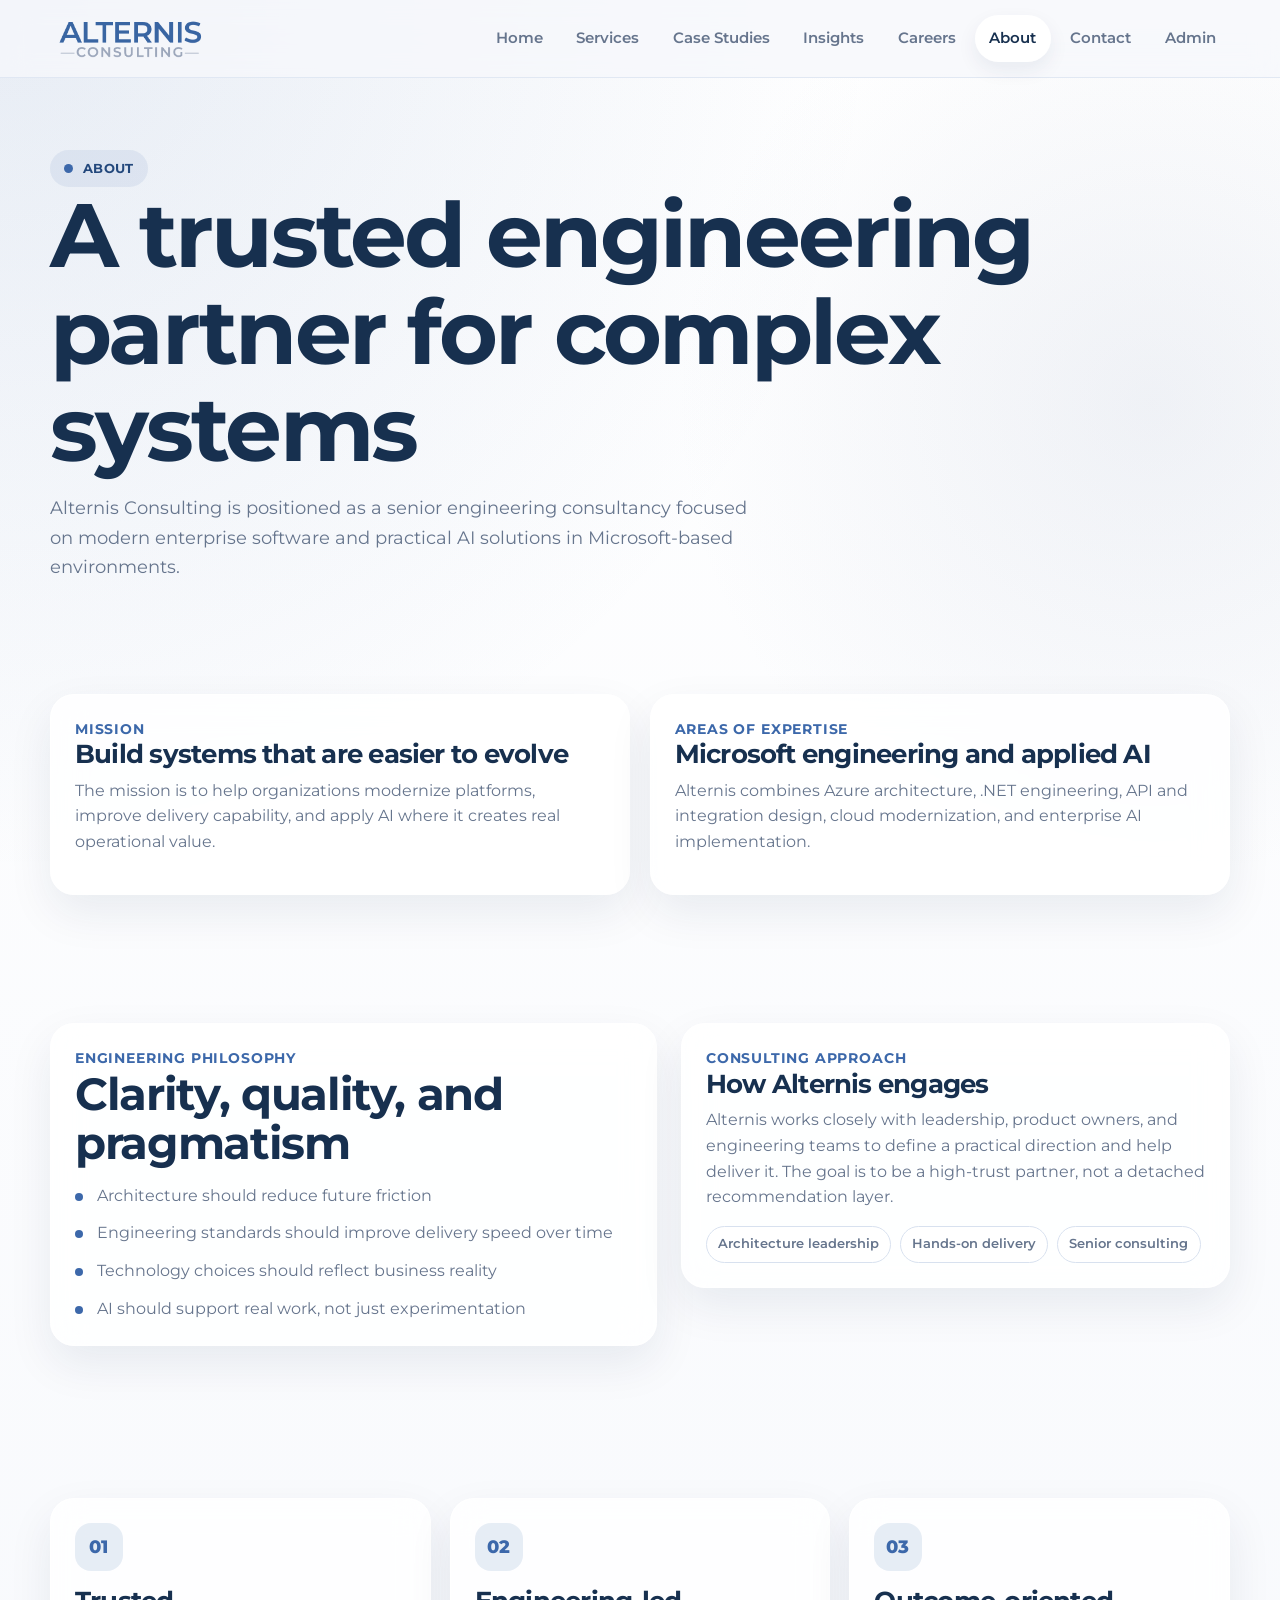
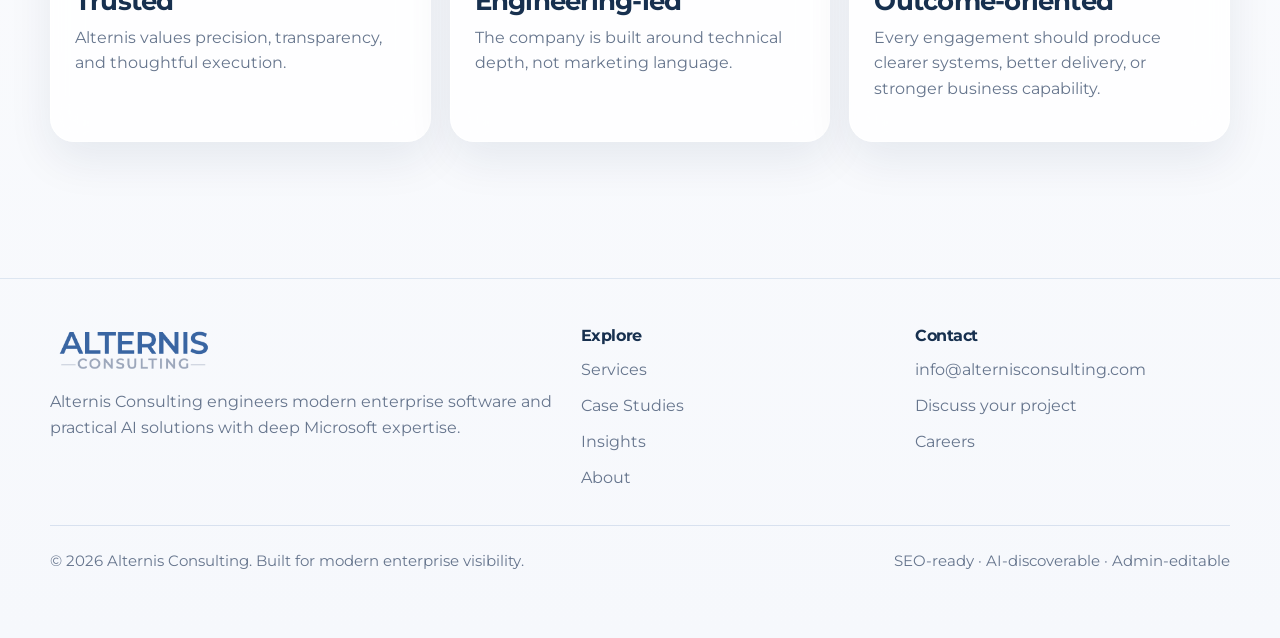
==== about.html @ eab70426 "Add files via upload" ====
<!DOCTYPE html>
<html lang="en">
<head>
  <meta charset="UTF-8" />
  <meta name="viewport" content="width=device-width, initial-scale=1.0" />
  <title>About | Alternis Consulting</title>
  <meta name="description" content="About Alternis Consulting: a trusted engineering partner for complex systems, Microsoft platforms, and practical AI." />
  <meta name="theme-color" content="#3c68aa" />
  <meta property="og:title" content="About | Alternis Consulting" />
  <meta property="og:description" content="About Alternis Consulting: a trusted engineering partner for complex systems, Microsoft platforms, and practical AI." />
  <meta property="og:type" content="website" />
  <link rel="preconnect" href="https://fonts.googleapis.com">
  <link rel="preconnect" href="https://fonts.gstatic.com" crossorigin>
  <link href="https://fonts.googleapis.com/css2?family=Montserrat:wght@400;500;600;700;800&display=swap" rel="stylesheet">
  <link rel="stylesheet" href="styles.css" />

</head>
<body class="">

    <header class="site-header">
      <div class="container nav-inner">
        <a class="logo" href="index.html" aria-label="Alternis Consulting home">
          <img src="logo.png" alt="Alternis Consulting logo" />
          <span>Alternis Consulting</span>
        </a>
        <button class="mobile-toggle" aria-label="Toggle navigation">Menu</button>
        <nav class="nav-links" aria-label="Primary">
          <a href="index.html" class="">Home</a>
<a href="services.html" class="">Services</a>
<a href="case-studies.html" class="">Case Studies</a>
<a href="insights.html" class="">Insights</a>
<a href="careers.html" class="">Careers</a>
<a href="about.html" class="active">About</a>
<a href="contact.html" class="">Contact</a>
          <a href="admin.html" class="">Admin</a>
        </nav>
      </div>
    </header>

        <main>
          <section class="page-hero">
            <div class="container">
              <span class="eyebrow">About</span>
              <h1>A trusted engineering partner for complex systems</h1>
              <p class="lead">Alternis Consulting is positioned as a senior engineering consultancy focused on modern enterprise software and practical AI solutions in Microsoft-based environments.</p>
            </div>
          </section>
          <section class="section-tight">
            <div class="container grid-2">
              <article class="card">
                <div class="kicker">Mission</div>
                <h3>Build systems that are easier to evolve</h3>
                <p>The mission is to help organizations modernize platforms, improve delivery capability, and apply AI where it creates real operational value.</p>
              </article>
              <article class="card">
                <div class="kicker">Areas of expertise</div>
                <h3>Microsoft engineering and applied AI</h3>
                <p>Alternis combines Azure architecture, .NET engineering, API and integration design, cloud modernization, and enterprise AI implementation.</p>
              </article>
            </div>
          </section>
          <section class="section-tight">
            <div class="container split-section">
              <div class="card">
                <div class="kicker">Engineering philosophy</div>
                <h2 style="font-size:clamp(1.8rem, 4vw, 2.8rem);">Clarity, quality, and pragmatism</h2>
                <ul class="list">
                  <li>Architecture should reduce future friction</li>
                  <li>Engineering standards should improve delivery speed over time</li>
                  <li>Technology choices should reflect business reality</li>
                  <li>AI should support real work, not just experimentation</li>
                </ul>
              </div>
              <div class="card">
                <div class="kicker">Consulting approach</div>
                <h3>How Alternis engages</h3>
                <p>Alternis works closely with leadership, product owners, and engineering teams to define a practical direction and help deliver it. The goal is to be a high-trust partner, not a detached recommendation layer.</p>
                <div class="tag-row"><span class="tag">Architecture leadership</span><span class="tag">Hands-on delivery</span><span class="tag">Senior consulting</span></div>
              </div>
            </div>
          </section>
          <section class="section">
            <div class="container grid-3">
              <article class="card"><div class="icon-badge">01</div><h3>Trusted</h3><p>Alternis values precision, transparency, and thoughtful execution.</p></article>
              <article class="card"><div class="icon-badge">02</div><h3>Engineering-led</h3><p>The company is built around technical depth, not marketing language.</p></article>
              <article class="card"><div class="icon-badge">03</div><h3>Outcome-oriented</h3><p>Every engagement should produce clearer systems, better delivery, or stronger business capability.</p></article>
            </div>
          </section>
        </main>

    <footer class="footer">
      <div class="container">
        <div class="footer-grid">
          <div>
            <img src="logo.png" alt="Alternis Consulting logo" style="height:46px; width:auto; margin-bottom:1rem;">
            <p>Alternis Consulting engineers modern enterprise software and practical AI solutions with deep Microsoft expertise.</p>
          </div>
          <div>
            <h4>Explore</h4>
            <a href="services.html">Services</a>
            <a href="case-studies.html">Case Studies</a>
            <a href="insights.html">Insights</a>
            <a href="about.html">About</a>
          </div>
          <div>
            <h4>Contact</h4>
            <a href="mailto:info@alternisconsulting.com">info@alternisconsulting.com</a>
            <a href="contact.html">Discuss your project</a>
            <a href="careers.html">Careers</a>
          </div>
        </div>
        <div class="footer-bottom">
          <span>© 2026 Alternis Consulting. Built for modern enterprise visibility.</span>
          <span>SEO-ready · AI-discoverable · Admin-editable</span>
        </div>
      </div>
    </footer>

<script src="main.js"></script>
<script src="data.js"></script>

</body>
</html>
---- styles.css ----
:root {
  --bg: #f6f8fc;
  --surface: rgba(255,255,255,0.82);
  --surface-solid: #ffffff;
  --text: #17304f;
  --muted: #66758d;
  --line: #d8e1ef;
  --primary: #3c68aa;
  --primary-strong: #23487c;
  --accent: #98a6c2;
  --success: #198754;
  --radius: 24px;
  --shadow: 0 18px 45px rgba(19, 41, 78, 0.08);
  --max: 1180px;
}
* { box-sizing: border-box; }
html { scroll-behavior: smooth; }
body {
  margin: 0;
  font-family: 'Montserrat', system-ui, -apple-system, BlinkMacSystemFont, 'Segoe UI', sans-serif;
  color: var(--text);
  background:
    radial-gradient(circle at top left, rgba(60, 104, 170, 0.12), transparent 34%),
    radial-gradient(circle at right 10% top 18%, rgba(152, 166, 194, 0.14), transparent 22%),
    linear-gradient(180deg, #ffffff 0%, var(--bg) 100%);
  line-height: 1.6;
}
a { color: inherit; text-decoration: none; }
img { max-width: 100%; display: block; }
button, input, textarea, select { font: inherit; }
.container { width: min(var(--max), calc(100% - 2rem)); margin: 0 auto; }
.section { padding: 5.5rem 0; }
.section-tight { padding: 4rem 0; }
.eyebrow {
  display: inline-flex; align-items: center; gap: .6rem;
  padding: .5rem .9rem; border-radius: 999px;
  background: rgba(60, 104, 170, .09); color: var(--primary-strong);
  font-size: .82rem; font-weight: 700; letter-spacing: .03em; text-transform: uppercase;
}
.eyebrow::before {
  content: ''; width: .55rem; height: .55rem; border-radius: 999px; background: var(--primary);
}
h1,h2,h3,h4 { line-height: 1.08; margin: 0 0 1rem; letter-spacing: -0.03em; }
h1 { font-size: clamp(2.8rem, 7vw, 5.6rem); }
h2 { font-size: clamp(2rem, 4vw, 3.4rem); }
h3 { font-size: clamp(1.3rem, 2vw, 1.8rem); }
p { margin: 0 0 1rem; color: var(--muted); }
.lead { font-size: 1.15rem; max-width: 50rem; }
.page-hero .lead { max-width: 44rem; }
.btn-row { display: flex; gap: 1rem; flex-wrap: wrap; margin-top: 1.75rem; }
.btn {
  display: inline-flex; align-items: center; justify-content: center; gap: .6rem;
  padding: .95rem 1.4rem; border-radius: 999px; border: 1px solid transparent;
  font-weight: 700; transition: .25s ease; cursor: pointer;
}
.btn-primary { background: var(--primary); color: white; box-shadow: 0 14px 30px rgba(60, 104, 170, .25); }
.btn-primary:hover { transform: translateY(-2px); background: var(--primary-strong); }
.btn-secondary { background: rgba(255,255,255,.72); border-color: var(--line); backdrop-filter: blur(16px); }
.btn-secondary:hover { transform: translateY(-2px); border-color: rgba(60,104,170,.35); }
.btn-link { padding: 0; color: var(--primary-strong); font-weight: 700; }
.site-header {
  position: sticky; top: 0; z-index: 100;
  backdrop-filter: blur(14px);
  background: rgba(246, 248, 252, 0.78);
  border-bottom: 1px solid rgba(216, 225, 239, .7);
}
.nav-inner {
  display: flex; align-items: center; justify-content: space-between; gap: 1.2rem;
  padding: .95rem 0;
}
.logo { display: flex; align-items: center; gap: .9rem; }
.logo img { height: 44px; width: auto; }
.logo span { font-size: .95rem; font-weight: 700; color: var(--text); display:none; }
.nav-links {
  display: flex; align-items: center; gap: .3rem; flex-wrap: wrap;
}
.nav-links a {
  padding: .7rem .9rem; border-radius: 999px; color: var(--muted); font-weight: 600; font-size: .95rem;
}
.nav-links a.active, .nav-links a:hover {
  color: var(--text); background: rgba(255,255,255,.9); box-shadow: 0 8px 20px rgba(19, 41, 78, 0.07);
}
.mobile-toggle { display: none; background: white; border: 1px solid var(--line); border-radius: 16px; padding: .65rem .9rem; }
.hero {
  padding: 6rem 0 3rem;
}
.hero-grid {
  display: grid; grid-template-columns: 1.4fr .95fr; gap: 2rem; align-items: stretch;
}
.hero-copy { padding: 1rem 0; }
.hero-copy .lead { margin-top: 1.3rem; }
.hero-card, .glass-card, .card {
  background: var(--surface); border: 1px solid rgba(255,255,255,.75);
  box-shadow: var(--shadow); border-radius: var(--radius);
  backdrop-filter: blur(16px);
}
.hero-card {
  padding: 1.5rem;
  position: relative;
  overflow: hidden;
  min-height: 100%;
}
.hero-card::before,
.hero-card::after {
  content: ''; position: absolute; border-radius: 999px; left: -12%; right: -12%; height: 160px; border: 2px solid rgba(60,104,170,.14);
}
.hero-card::before { top: 15%; transform: rotate(8deg); }
.hero-card::after { top: 52%; transform: rotate(-7deg); }
.path-mini {
  position: relative; z-index: 1;
  display: grid; gap: 1rem; margin-top: 10rem;
}
.path-mini article {
  padding: 1.2rem; border-radius: 20px; background: rgba(255,255,255,.84); border: 1px solid var(--line);
}
.metric-grid, .grid-3, .grid-2, .grid-4 {
  display: grid; gap: 1.2rem;
}
.metric-grid { grid-template-columns: repeat(3, minmax(0, 1fr)); margin-top: 1.7rem; }
.metric {
  padding: 1.2rem; border-radius: 20px; background: rgba(255,255,255,.7); border: 1px solid var(--line);
}
.metric strong { display: block; font-size: 1.6rem; color: var(--primary-strong); }
.grid-2 { grid-template-columns: repeat(2, minmax(0,1fr)); }
.grid-3 { grid-template-columns: repeat(3, minmax(0,1fr)); }
.grid-4 { grid-template-columns: repeat(4, minmax(0,1fr)); }
.card, .glass-card { padding: 1.5rem; }
.card h3, .glass-card h3 { margin-bottom: .6rem; }
.kicker { color: var(--primary); font-size: .85rem; text-transform: uppercase; letter-spacing: .06em; font-weight: 700; }
.tag-row { display: flex; gap: .55rem; flex-wrap: wrap; margin-top: 1rem; }
.tag {
  display: inline-flex; padding: .45rem .7rem; border-radius: 999px; border: 1px solid var(--line); background: white; color: var(--muted); font-size: .8rem; font-weight: 600;
}
.split-section {
  display: grid; grid-template-columns: 1.05fr .95fr; gap: 1.5rem; align-items: start;
}
.path-card {
  position: relative; overflow: hidden;
}
.path-card > * {
  position: relative; z-index: 1;
}
.path-card::after {
  content: ''; position: absolute; inset: auto -15% -70px -15%; height: 160px; background: radial-gradient(circle, rgba(60,104,170,.14), transparent 65%); pointer-events: none; z-index: 0;
}
.icon-badge {
  width: 48px; height: 48px; border-radius: 16px; background: rgba(60,104,170,.12);
  display: inline-flex; align-items: center; justify-content: center; color: var(--primary); font-size: 1.1rem; font-weight: 800; margin-bottom: 1rem;
}
.list { padding: 0; margin: 1rem 0 0; list-style: none; display: grid; gap: .75rem; }
.list li {
  position: relative; padding-left: 1.4rem; color: var(--muted);
}
.list li::before {
  content: ''; position: absolute; left: 0; top: .62rem; width: .5rem; height: .5rem; border-radius: 999px; background: var(--primary);
}
.tech-cloud {
  display: flex; flex-wrap: wrap; gap: .75rem;
}
.tech-cloud span {
  padding: .75rem 1rem; border-radius: 999px; background: white; border: 1px solid var(--line); font-weight: 600; color: var(--primary-strong);
}
.timeline { display: grid; gap: 1rem; }
.timeline article {
  border-left: 2px solid rgba(60,104,170,.22); padding-left: 1rem;
}
.cta-band {
  padding: 2rem; border-radius: 32px; background: linear-gradient(135deg, rgba(60,104,170,.94), rgba(35,72,124,.96)); color: white; box-shadow: 0 22px 45px rgba(35, 72, 124, .26);
}
.cta-band p { color: rgba(255,255,255,.84); }
.footer {
  padding: 3rem 0 4rem; border-top: 1px solid rgba(216,225,239,.8); margin-top: 3rem;
}
.footer-grid { display: grid; grid-template-columns: 1.3fr .8fr .8fr; gap: 1.2rem; }
.footer h4 { margin-bottom: .8rem; }
.footer a { color: var(--muted); display: block; margin-bottom: .65rem; }
.footer-bottom { padding-top: 1.5rem; margin-top: 1.5rem; border-top: 1px solid var(--line); color: var(--muted); font-size: .92rem; display:flex; justify-content:space-between; gap:1rem; flex-wrap:wrap; }
.page-hero { padding: 4.5rem 0 2rem; }
.breadcrumbs { color: var(--muted); font-size: .92rem; margin-bottom: 1rem; }
.breadcrumbs a { color: var(--primary-strong); }
.stats-band { display:grid; grid-template-columns: repeat(3,minmax(0,1fr)); gap:1rem; margin-top:1.5rem; }
.stat-box { padding:1.2rem; border-radius: 22px; background: rgba(255,255,255,.74); border:1px solid var(--line); }
.stat-box strong { display:block; font-size:1.45rem; color:var(--primary-strong); }
.filters { display:flex; gap:.75rem; flex-wrap:wrap; margin-bottom:1.2rem; }
.input, .textarea, .select {
  width:100%; padding:.95rem 1rem; border-radius:18px; border:1px solid var(--line); background:white; color:var(--text);
}
.textarea { min-height: 150px; resize: vertical; }
.form-grid { display:grid; grid-template-columns: repeat(2,minmax(0,1fr)); gap: 1rem; }
form .btn { border: none; }
.faq { display:grid; gap: .9rem; }
.faq details {
  background: rgba(255,255,255,.75); border:1px solid var(--line); border-radius: 20px; padding: 1rem 1.15rem;
}
.faq summary { cursor:pointer; font-weight:700; color:var(--text); }
.article-content { max-width: 760px; }
.article-content h2 { font-size: clamp(1.6rem,3vw,2.3rem); margin-top: 2.3rem; }
.article-content h3 { font-size: clamp(1.15rem,2vw,1.45rem); margin-top: 1.4rem; }
.article-content ul { padding-left: 1.2rem; color: var(--muted); }
.article-meta { display:flex; gap:.9rem; flex-wrap:wrap; color: var(--muted); font-size: .92rem; margin: 1rem 0 1.4rem; }
.notice { padding: 1rem 1.1rem; border-radius: 18px; background: rgba(60,104,170,.08); color: var(--primary-strong); border: 1px solid rgba(60,104,170,.15); }
.empty-state { text-align:center; padding: 2.4rem; border-radius: 24px; background: rgba(255,255,255,.72); border: 1px dashed var(--line); }
.admin-tabs { display:flex; gap:.75rem; flex-wrap:wrap; margin-bottom:1rem; }
.admin-tabs button { border:none; }
.admin-panel { display:none; }
.admin-panel.active { display:block; }
.admin-item { display:flex; justify-content:space-between; gap:1rem; align-items:start; padding: 1rem 0; border-bottom: 1px solid var(--line); }
.admin-item:last-child { border-bottom:none; }
.small { font-size:.9rem; color:var(--muted); }
.two-column-layout { display:grid; grid-template-columns: 1fr 1.05fr; gap: 1.5rem; align-items:start; }
.contact-card a { color: var(--primary-strong); }
.contact-list { display:grid; gap:1rem; margin-top:1rem; }
.table-like { display:grid; gap: 1rem; }
@media (max-width: 1024px) {
  .hero-grid, .split-section, .two-column-layout, .footer-grid, .grid-4 { grid-template-columns: 1fr; }
  .grid-3 { grid-template-columns: repeat(2, minmax(0,1fr)); }
  .metric-grid, .stats-band { grid-template-columns: 1fr; }
}
@media (max-width: 760px) {
  .mobile-toggle { display: inline-flex; }
  .nav-links {
    position: absolute; left: 1rem; right: 1rem; top: calc(100% + .65rem); padding: .7rem;
    background: rgba(255,255,255,.96); border: 1px solid var(--line); border-radius: 22px;
    box-shadow: var(--shadow); display: none; flex-direction: column; align-items: stretch;
  }
  .nav-links.open { display:flex; }
  .nav-links a { padding: .85rem 1rem; }
  .grid-2, .grid-3, .form-grid { grid-template-columns: 1fr; }
  .hero { padding-top: 4.2rem; }
  .hero-card { min-height: auto; }
  .path-mini { margin-top: 8rem; }
}
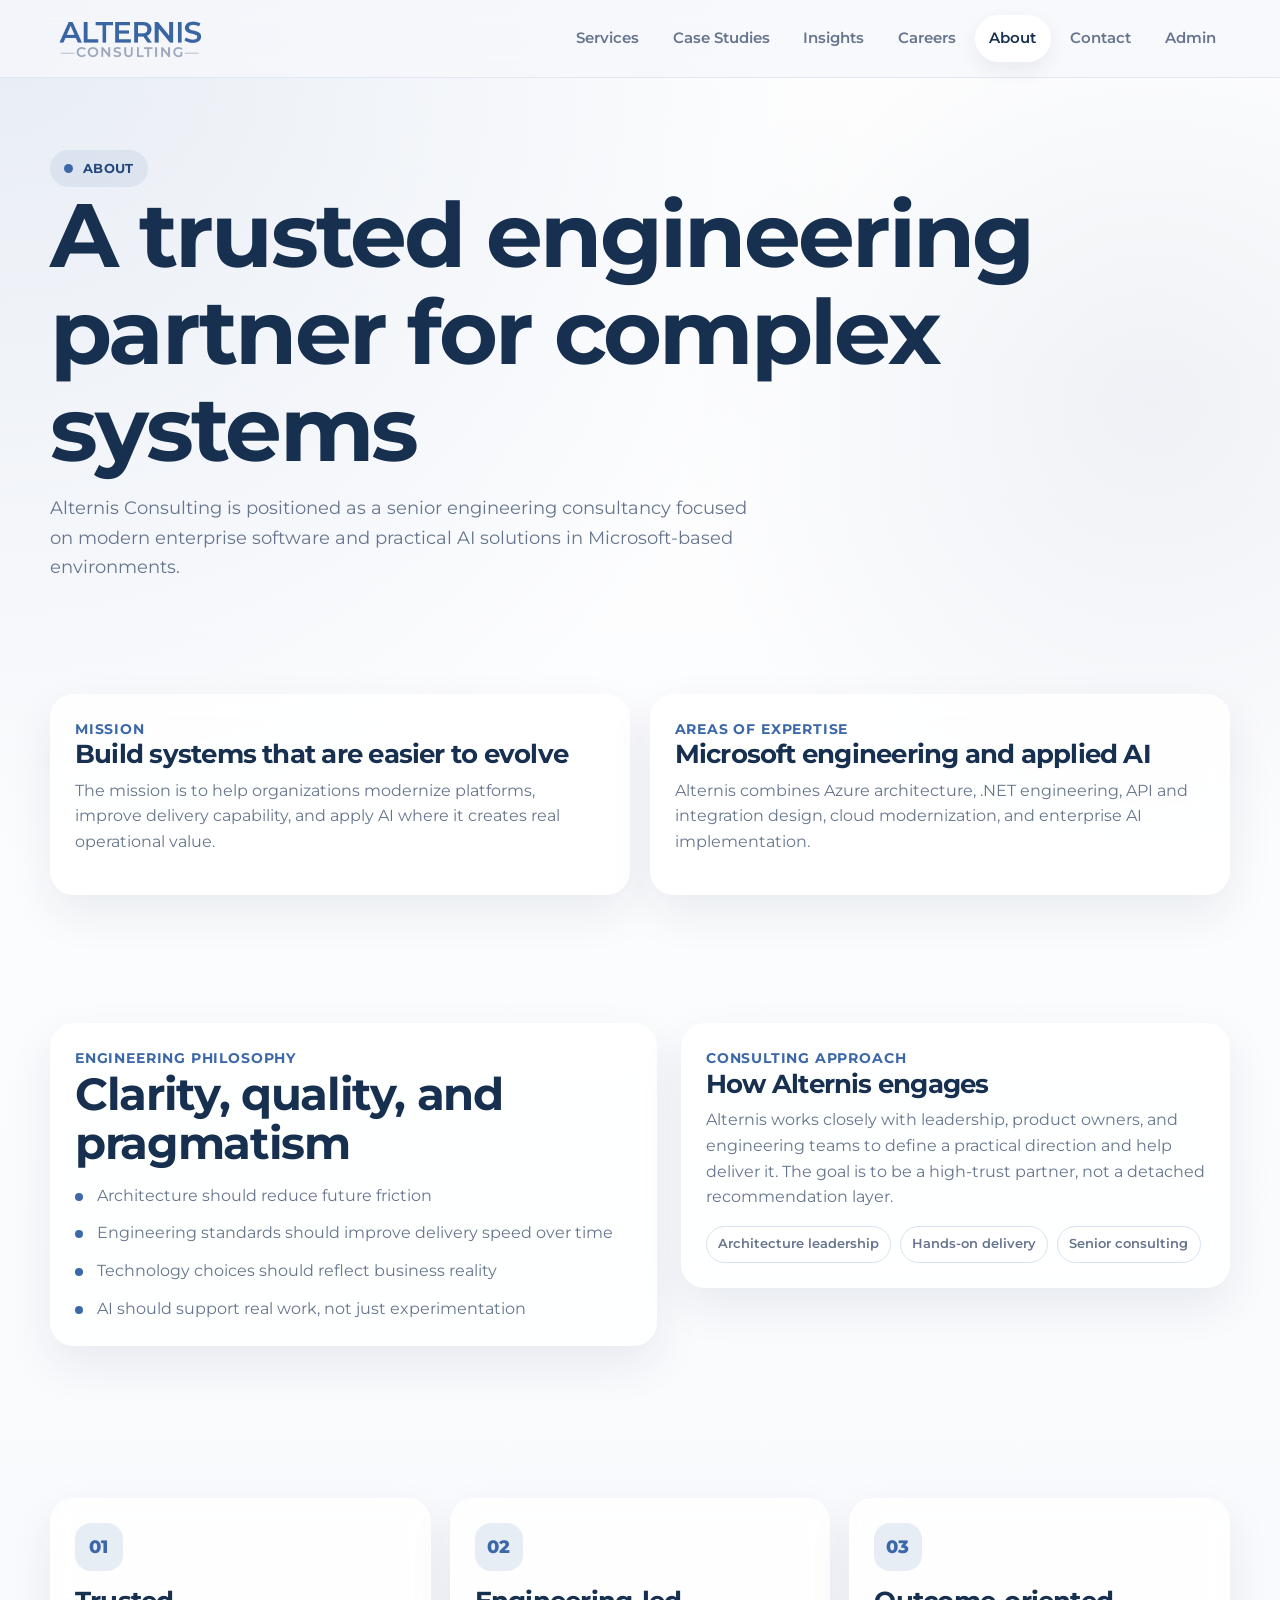
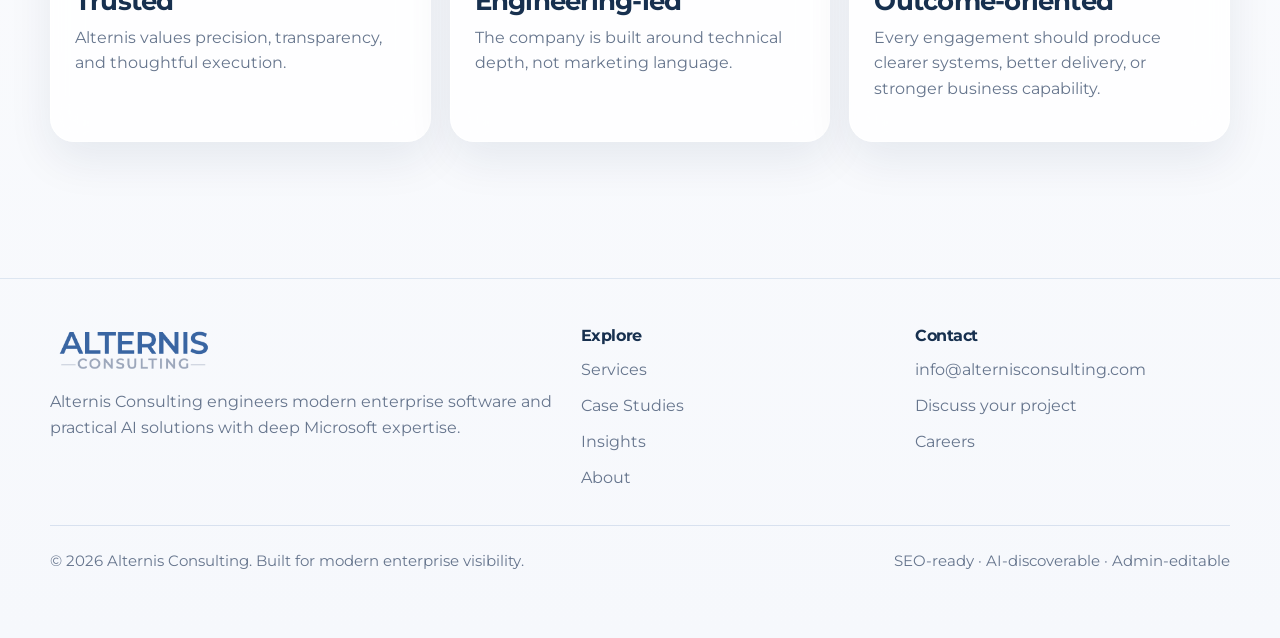
==== commit 48d51a8b: "Add files via upload" ====
--- a/about.html
+++ b/about.html
@@ -25,7 +25,6 @@
         </a>
         <button class="mobile-toggle" aria-label="Toggle navigation">Menu</button>
         <nav class="nav-links" aria-label="Primary">
-          <a href="index.html" class="">Home</a>
 <a href="services.html" class="">Services</a>
 <a href="case-studies.html" class="">Case Studies</a>
 <a href="insights.html" class="">Insights</a>
--- a/styles.css
+++ b/styles.css
@@ -84,6 +84,88 @@
 .mobile-toggle { display: none; background: white; border: 1px solid var(--line); border-radius: 16px; padding: .65rem .9rem; }
 .hero {
   padding: 6rem 0 3rem;
+}
+.home .hero.hero-image {
+  padding: 0;
+}
+.hero-image .container { position: relative; }
+.home .hero-image .container {
+  width: 100%;
+  max-width: none;
+  padding: 0;
+}
+.hero-stage {
+  position: relative;
+  overflow: hidden;
+  min-height: clamp(34rem, 76vh, 48rem);
+  padding: clamp(2rem, 4vw, 4rem);
+  border-radius: calc(var(--radius) + 10px);
+  border: 1px solid rgba(255,255,255,.84);
+  box-shadow: 0 32px 70px rgba(19, 41, 78, .14);
+  background:
+    linear-gradient(90deg, rgba(246,248,252,.97) 0%, rgba(246,248,252,.95) 28%, rgba(246,248,252,.80) 54%, rgba(246,248,252,.36) 100%),
+    url('hero-background.png') center right / cover no-repeat;
+  display: flex;
+  align-items: flex-end;
+}
+.home .hero-stage {
+  min-height: calc(100vh - 86px);
+  border-radius: 0;
+  border-left: 0;
+  border-right: 0;
+  border-top: 0;
+  box-shadow: none;
+  padding: clamp(2.25rem, 5vw, 5rem) min(8vw, 7rem) clamp(2.5rem, 7vw, 5rem);
+  background:
+    linear-gradient(90deg, rgba(246,248,252,.94) 0%, rgba(246,248,252,.90) 23%, rgba(246,248,252,.72) 42%, rgba(246,248,252,.34) 68%, rgba(246,248,252,.16) 100%),
+    url('hero-background.png') center center / cover no-repeat;
+  align-items: center;
+}
+.hero-stage::before {
+  content: '';
+  position: absolute;
+  inset: auto auto -12% -6%;
+  width: 38rem;
+  height: 16rem;
+  background: radial-gradient(circle, rgba(60,104,170,.16), transparent 68%);
+  pointer-events: none;
+}
+.hero-stage::after {
+  content: '';
+  position: absolute;
+  inset: 0;
+  background: linear-gradient(180deg, rgba(255,255,255,.10), rgba(255,255,255,0));
+  pointer-events: none;
+}
+.hero-copy-wide {
+  position: relative;
+  z-index: 1;
+  max-width: 58rem;
+}
+.hero-copy-wide h1 {
+  max-width: 9ch;
+  margin-top: 1rem;
+}
+.hero-copy-wide .lead {
+  max-width: 42rem;
+  font-size: 1.2rem;
+}
+.hero-image .metric-grid {
+  max-width: 58rem;
+  margin-top: 2rem;
+}
+.home .hero-copy-wide {
+  max-width: min(62rem, 100%);
+}
+.home .hero-copy-wide h1 {
+  max-width: 10ch;
+}
+.home .hero-copy-wide .lead {
+  max-width: 40rem;
+}
+.hero-image .metric {
+  background: rgba(255,255,255,.8);
+  backdrop-filter: blur(16px);
 }
 .hero-grid {
   display: grid; grid-template-columns: 1.4fr .95fr; gap: 2rem; align-items: stretch;
@@ -228,6 +310,11 @@
   .nav-links a { padding: .85rem 1rem; }
   .grid-2, .grid-3, .form-grid { grid-template-columns: 1fr; }
   .hero { padding-top: 4.2rem; }
+  .hero-stage { min-height: auto; padding: 1.5rem; background-position: 68% center; }
+  .home .hero-stage { background-position: 60% center; }
+  .hero-copy-wide h1 { max-width: none; }
+  .hero-copy-wide .lead { font-size: 1.05rem; }
   .hero-card { min-height: auto; }
   .path-mini { margin-top: 8rem; }
 }
+
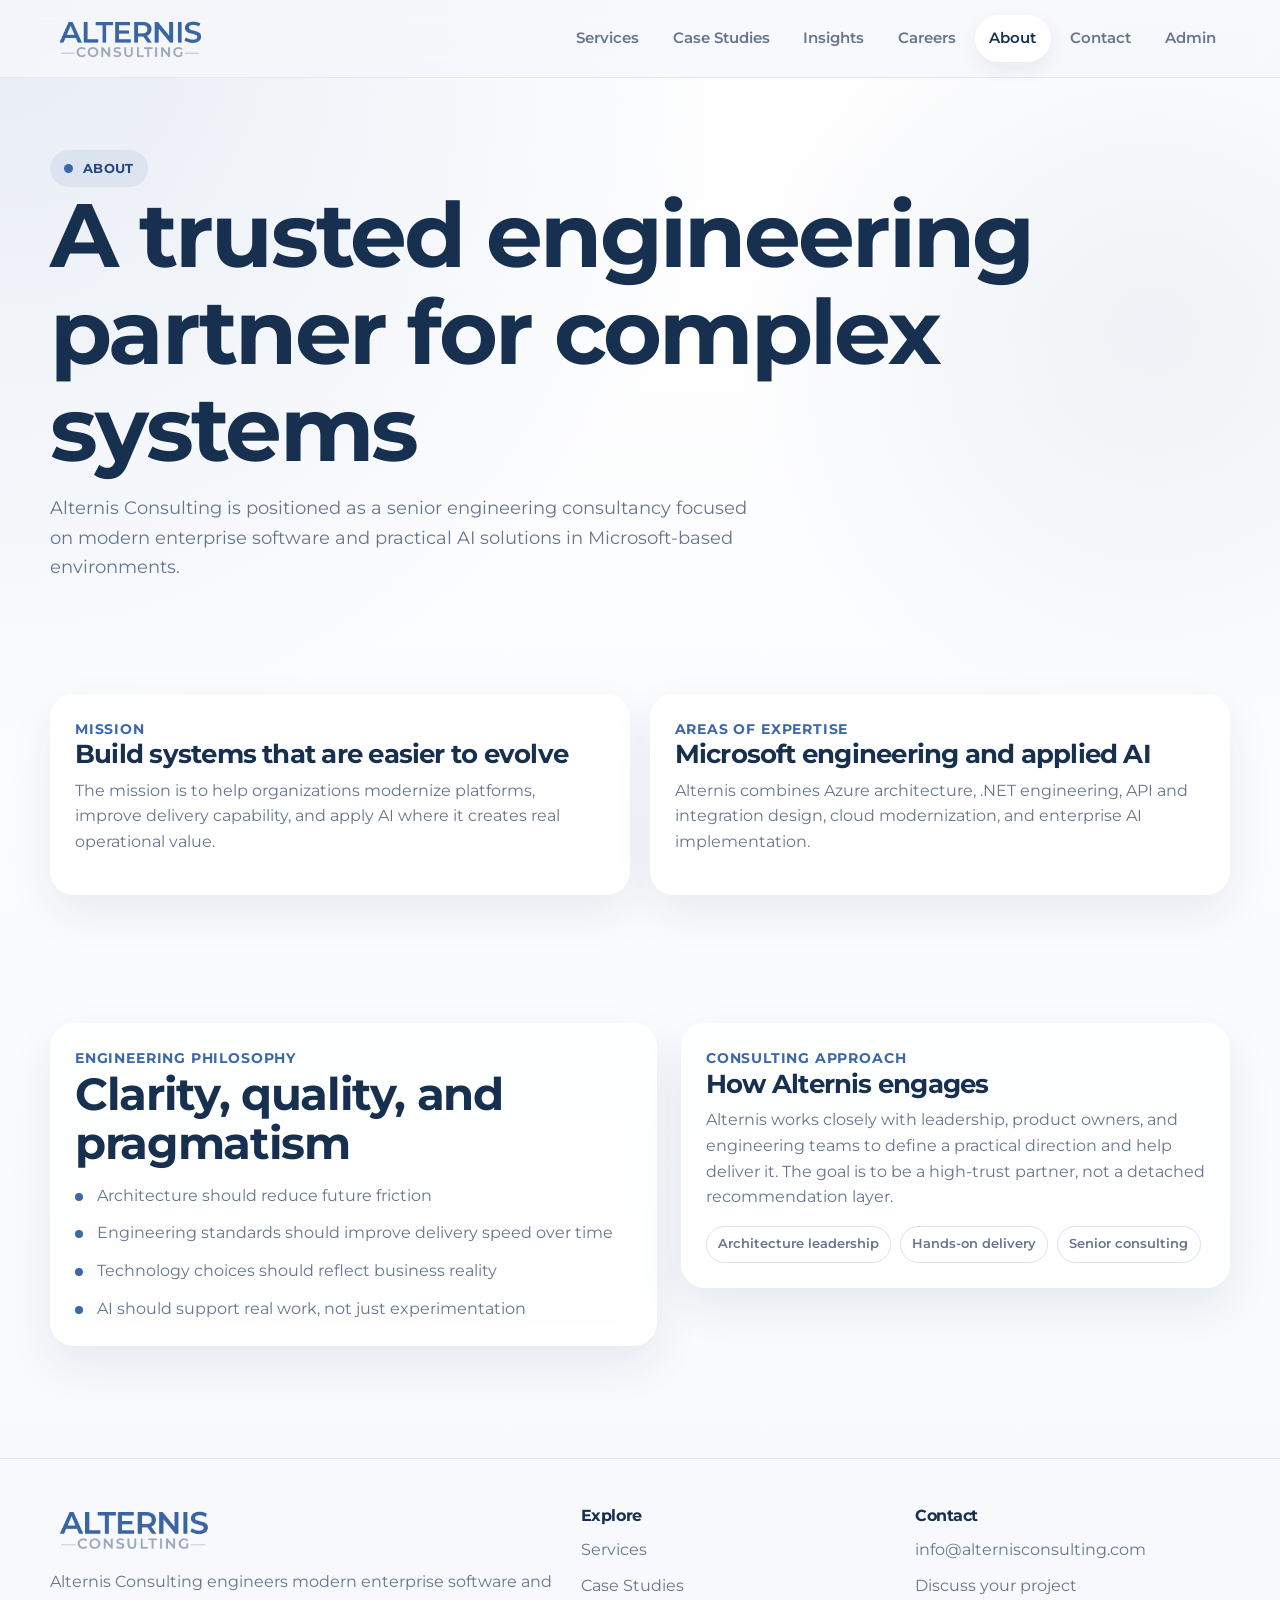
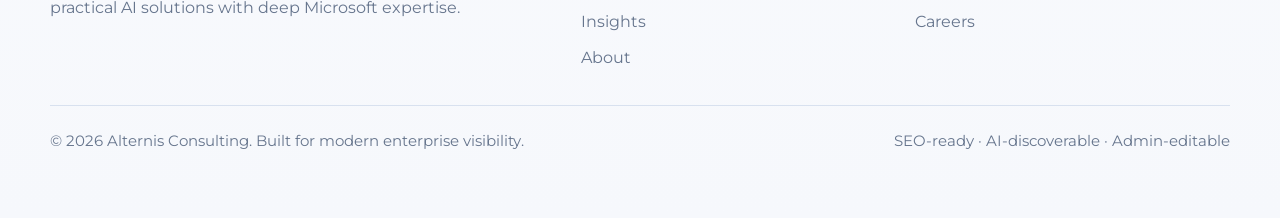
==== commit b1ddd7f1: "Add files via upload" ====
--- a/about.html
+++ b/about.html
@@ -6,6 +6,9 @@
   <title>About | Alternis Consulting</title>
   <meta name="description" content="About Alternis Consulting: a trusted engineering partner for complex systems, Microsoft platforms, and practical AI." />
   <meta name="theme-color" content="#3c68aa" />
+  <link rel="icon" type="image/png" href="favicon.png" />
+  <link rel="shortcut icon" href="favicon.ico" />
+  <link rel="apple-touch-icon" href="apple-touch-icon.png" />
   <meta property="og:title" content="About | Alternis Consulting" />
   <meta property="og:description" content="About Alternis Consulting: a trusted engineering partner for complex systems, Microsoft platforms, and practical AI." />
   <meta property="og:type" content="website" />
@@ -78,13 +81,6 @@
               </div>
             </div>
           </section>
-          <section class="section">
-            <div class="container grid-3">
-              <article class="card"><div class="icon-badge">01</div><h3>Trusted</h3><p>Alternis values precision, transparency, and thoughtful execution.</p></article>
-              <article class="card"><div class="icon-badge">02</div><h3>Engineering-led</h3><p>The company is built around technical depth, not marketing language.</p></article>
-              <article class="card"><div class="icon-badge">03</div><h3>Outcome-oriented</h3><p>Every engagement should produce clearer systems, better delivery, or stronger business capability.</p></article>
-            </div>
-          </section>
         </main>
 
     <footer class="footer">
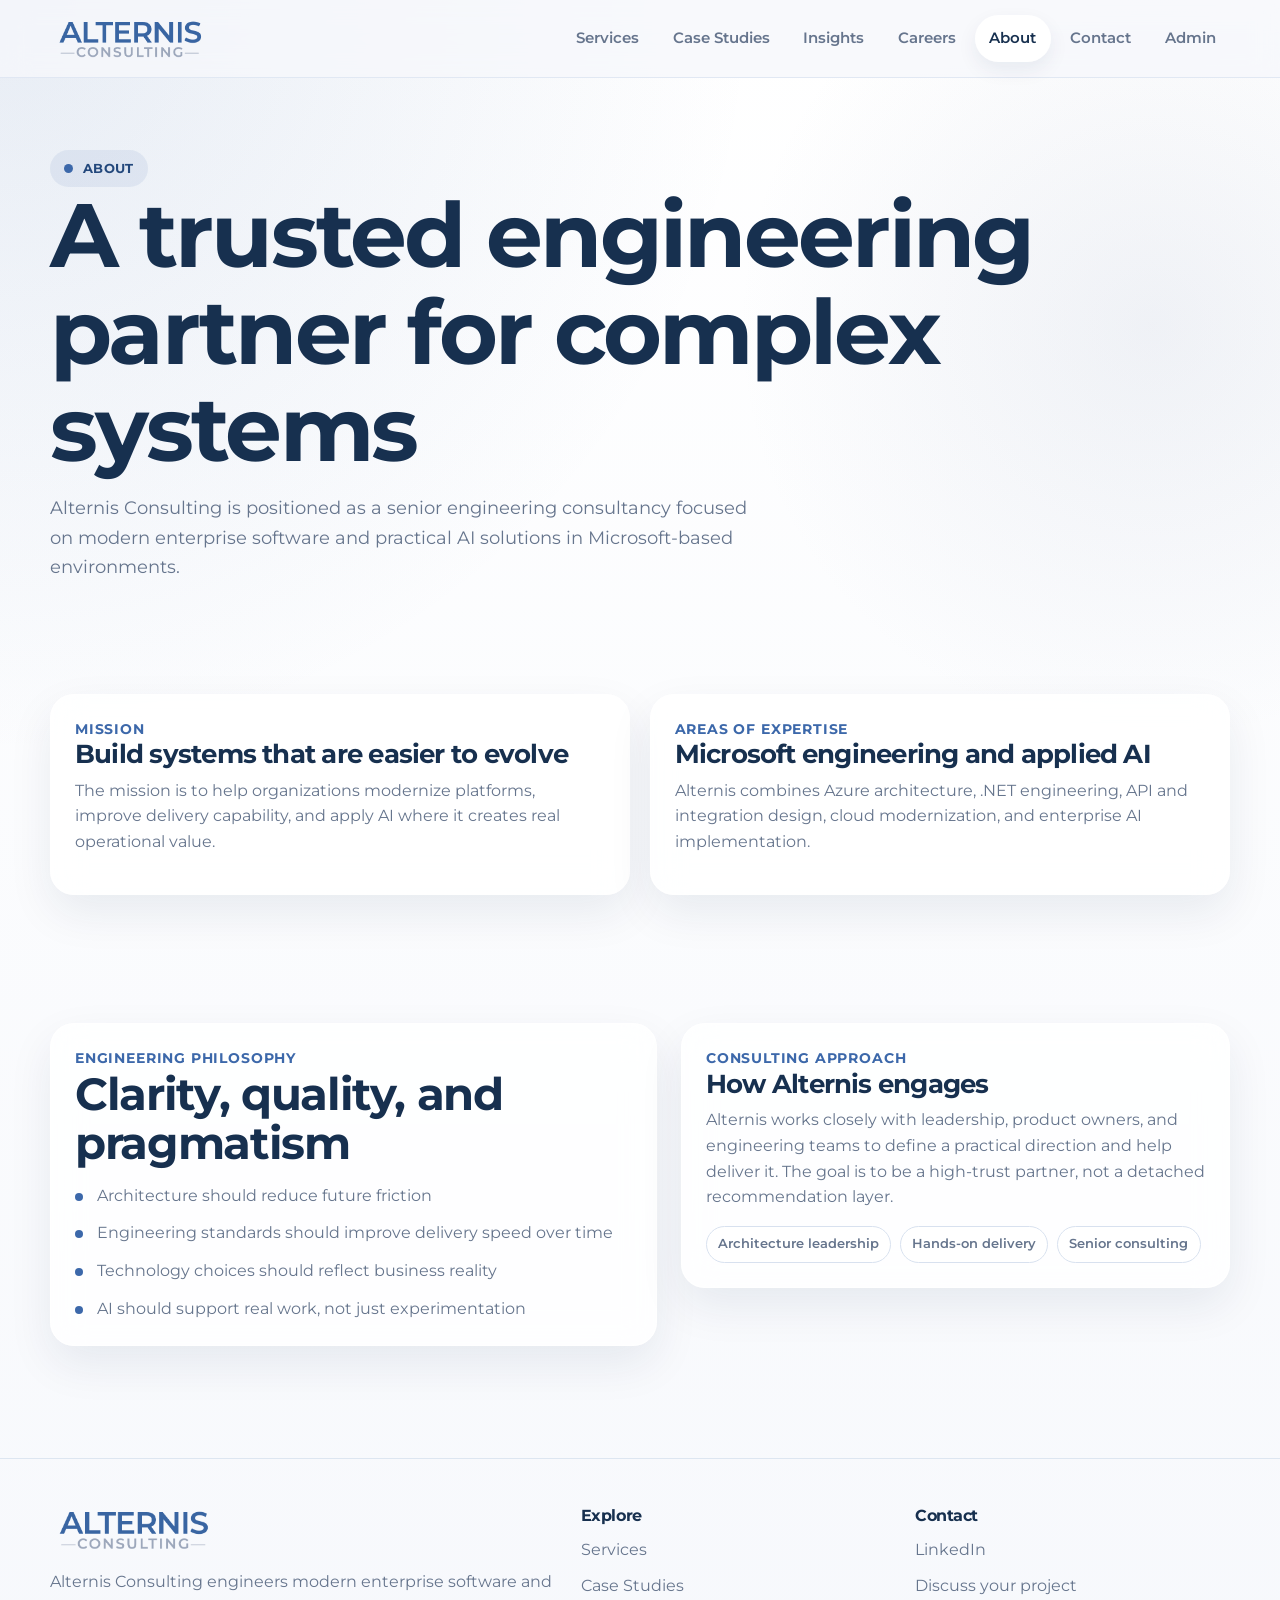
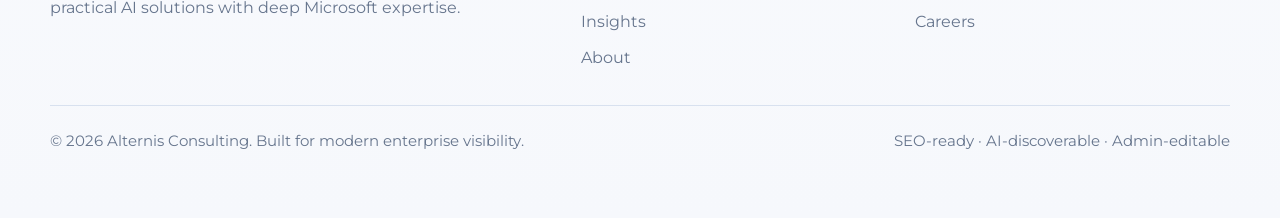
==== commit 6567b396: "Add files via upload" ====
--- a/about.html
+++ b/about.html
@@ -99,7 +99,7 @@
           </div>
           <div>
             <h4>Contact</h4>
-            <a href="mailto:info@alternisconsulting.com">info@alternisconsulting.com</a>
+            <a href="https://se.linkedin.com/company/alternis-consulting" target="_blank" rel="noopener noreferrer">LinkedIn</a>
             <a href="contact.html">Discuss your project</a>
             <a href="careers.html">Careers</a>
           </div>
